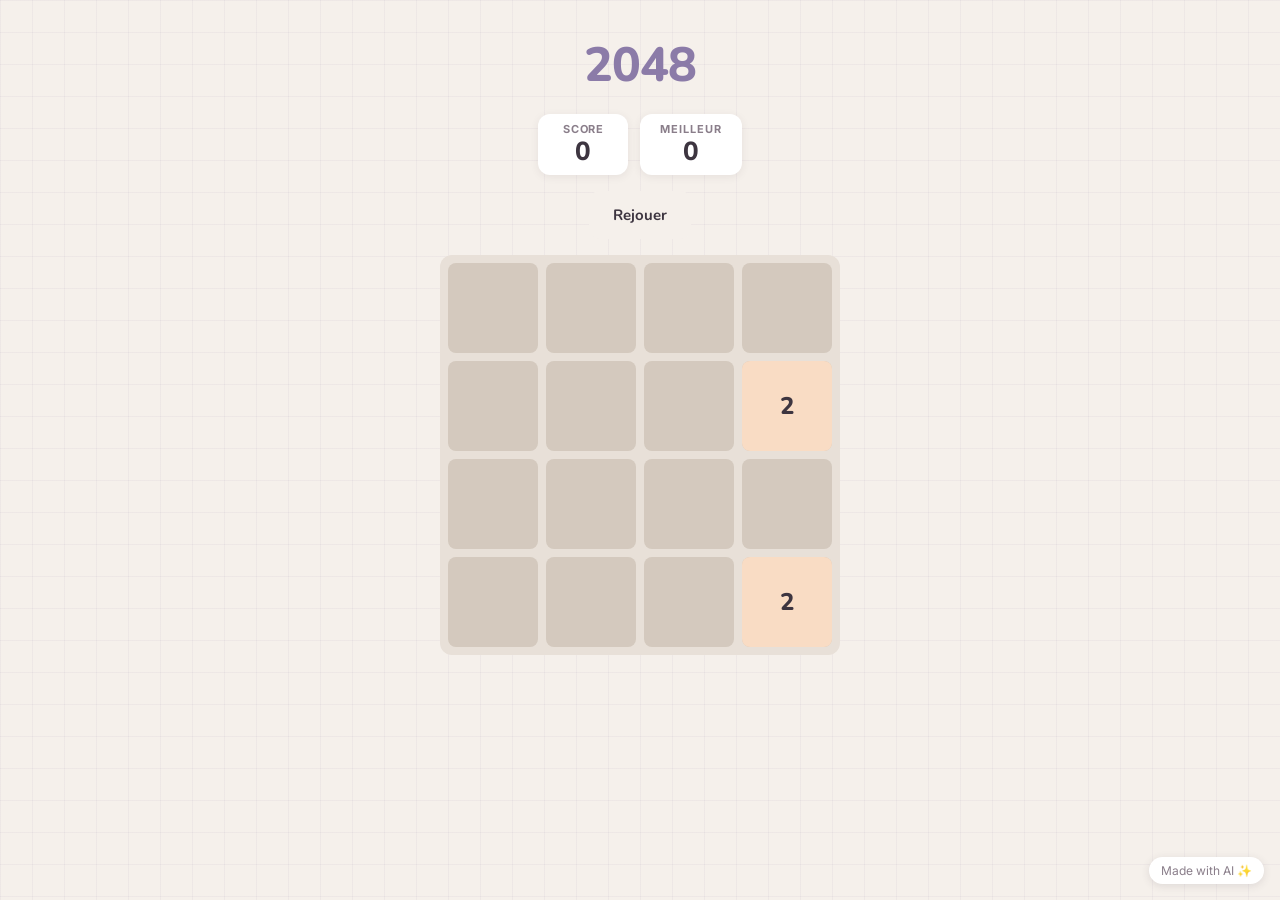
==== frontend/index.html @ 9872a410 "Initial commit Co-Authored-By: Claude Sonnet 4.6 <noreply@anthropic.com>" ====
<!DOCTYPE html>
<html lang="fr">
<head>
  <meta charset="UTF-8">
  <meta name="viewport" content="width=device-width, initial-scale=1.0">
  <title>2048 — test-bmad</title>
  <link rel="preconnect" href="https://fonts.googleapis.com">
  <link rel="preconnect" href="https://fonts.gstatic.com" crossorigin>
  <link href="https://fonts.googleapis.com/css2?family=Nunito:wght@600;700;800&family=Inter:wght@400;500&display=swap" rel="stylesheet">
  <link rel="stylesheet" href="style.css">
</head>
<body>

  <!-- Badge décoratif — aria-hidden car purement visuel (UX-DR8) -->
  <div class="ai-badge" aria-hidden="true">Made with AI ✨</div>

  <div class="layout">

    <!-- Section jeu principale -->
    <main class="game-section">
      <h1>2048</h1>

      <!-- Zone scores -->
      <div class="score-area">
        <div class="score-box" id="score-box">
          <span class="score-label">SCORE</span>
          <span class="score-value" id="score-display" aria-live="polite">0</span>
        </div>
        <div class="score-box" id="best-score-box">
          <span class="score-label">MEILLEUR</span>
          <span class="score-value" id="best-score-display">0</span>
        </div>
      </div>

      <!-- Bouton rejouer (toujours visible) -->
      <button class="btn btn-secondary" id="restart-btn">Rejouer</button>

      <!-- Grille de jeu 4×4 (UX-DR2) -->
      <div id="game-grid" role="grid" aria-label="Grille de jeu 2048">
        <div class="cell"></div>
        <div class="cell"></div>
        <div class="cell"></div>
        <div class="cell"></div>
        <div class="cell"></div>
        <div class="cell"></div>
        <div class="cell"></div>
        <div class="cell"></div>
        <div class="cell"></div>
        <div class="cell"></div>
        <div class="cell"></div>
        <div class="cell"></div>
        <div class="cell"></div>
        <div class="cell"></div>
        <div class="cell"></div>
        <div class="cell"></div>
      </div>
    </main>

    <!-- Modale fin de partie (UX-DR5, UX-DR11) -->
    <div id="game-over-modal" class="modal-overlay" role="dialog" aria-modal="true" aria-labelledby="modal-title" hidden>
      <div class="modal-card">
        <h2 id="modal-title">Partie terminée !</h2>
        <p class="modal-score">Score : <strong id="modal-score-display">0</strong></p>
        <p id="modal-rank-display" class="modal-rank" hidden></p>

        <!-- Message d'erreur inline (UX-DR7) -->
        <div id="modal-error" class="error-message" hidden>
          <span aria-hidden="true">⚠️</span>
          <span id="modal-error-text">Oups, impossible d'enregistrer ton score.</span>
        </div>

        <div class="modal-form">
          <input
            type="text"
            id="pseudo-input"
            maxlength="20"
            placeholder="Ton pseudo (optionnel)"
            autocomplete="off"
          >
          <button class="btn btn-primary" id="submit-score-btn">Enregistrer mon score</button>
          <button class="btn btn-secondary" id="retry-btn" hidden>Réessayer</button>
          <button class="btn btn-secondary" id="modal-restart-btn">Rejouer</button>
        </div>
      </div>
    </div>

    <!-- Section leaderboard — sidebar desktop, post-partie mobile (UX-DR6) -->
    <section class="leaderboard-section" aria-label="Classement Top 10">
      <h2>Classement</h2>
      <ol id="leaderboard-list" class="leaderboard-list">
        <!-- Skeleton loader visible au chargement initial (UX-DR12) -->
        <li class="skeleton-row"></li>
        <li class="skeleton-row"></li>
        <li class="skeleton-row"></li>
      </ol>
    </section>

  </div><!-- /.layout -->

  <script defer src="app.js"></script>
</body>
</html>
---- frontend/style.css ----
/* ============================================================
   style.css — test-bmad 2048
   Design System & Layout
   ============================================================ */

/* === RESET === */
*, *::before, *::after {
  box-sizing: border-box;
  margin: 0;
  padding: 0;
}

/* === TOKENS === */
:root {
  /* Couleurs principales */
  --color-bg:         #F5F0EB;
  --color-surface:    #FFFFFF;
  --color-grid-bg:    #E8E0D8;
  --color-cell-empty: #D4C9BE;
  --color-primary:    #8B7BA8;
  --color-success:    #7DB5A0;
  --color-text:       #3D3540;
  --color-text-light: #8A7E8A;
  --color-error:      #E87070;

  /* Tuiles — dégradé pêche clair → violet profond */
  --color-tile-2:    #F9DCC4;
  --color-tile-4:    #F5C89A;
  --color-tile-8:    #F0A875;
  --color-tile-16:   #E8876A;
  --color-tile-32:   #D96B7E;
  --color-tile-64:   #C45A9E;
  --color-tile-128:  #A855B5;
  --color-tile-256:  #9248A8;
  --color-tile-512:  #7C3B9A;
  --color-tile-1024: #662E8C;
  --color-tile-2048: #50217E;
  --color-tile-high: #3D1466; /* 4096+ */

  /* Typographie */
  --font-game: 'Nunito', sans-serif;
  --font-body: 'Inter', system-ui, sans-serif;

  /* Espacements & formes */
  --gap:            8px;
  --radius-tile:    8px;
  --radius-surface: 12px;
  --radius-modal:   16px;
  --radius-btn:     10px;
}

/* === BASE === */
body {
  font-family: var(--font-body);
  background-color: var(--color-bg);
  /* Fond géométrique CSS pur — motif grille subtile (UX-DR14) */
  background-image:
    linear-gradient(rgba(139, 123, 168, 0.07) 1px, transparent 1px),
    linear-gradient(90deg, rgba(139, 123, 168, 0.07) 1px, transparent 1px);
  background-size: 32px 32px;
  color: var(--color-text);
  min-height: 100vh;
}

/* Focus universel WCAG AA (UX-DR15) */
*:focus-visible {
  outline: 2px solid var(--color-primary);
  outline-offset: 2px;
}

/* === LAYOUT === */
/* Mobile-first : 1 colonne */
.layout {
  display: flex;
  flex-direction: column;
  max-width: 960px;
  margin: 0 auto;
  padding: 16px;
  gap: 24px;
  position: relative;
}

/* Desktop : 2 colonnes Flexbox (grille ~60% / leaderboard ~40%) */
@media (min-width: 768px) {
  .layout {
    flex-direction: row;
    align-items: flex-start;
    padding: 32px;
    gap: 32px;
  }

  .game-section        { flex: 6; }
  .leaderboard-section { flex: 4; display: block; }
}

/* === GAME SECTION === */
.game-section {
  display: flex;
  flex-direction: column;
  align-items: center;
  gap: 16px;
}

h1 {
  font-family: var(--font-game);
  font-size: 48px;
  font-weight: 800;
  color: var(--color-primary);
  letter-spacing: -1px;
}

/* === SCORE AREA === */
.score-area {
  display: flex;
  gap: 12px;
}

.score-box {
  background: var(--color-surface);
  border-radius: var(--radius-surface);
  padding: 8px 20px;
  text-align: center;
  min-width: 90px;
  box-shadow: 0 2px 8px rgba(61, 53, 64, 0.08);
}

.score-label {
  display: block;
  font-size: 11px;
  font-weight: 700;
  letter-spacing: 0.08em;
  color: var(--color-text-light);
  text-transform: uppercase;
}

.score-value {
  display: block;
  font-family: var(--font-game);
  font-size: 26px;
  font-weight: 800;
  color: var(--color-text);
  line-height: 1.2;
}

/* Micro-animation +N (ajoutée dynamiquement par JS) */
.score-delta {
  position: absolute;
  top: -20px;
  right: 4px;
  font-family: var(--font-game);
  font-size: 14px;
  font-weight: 700;
  color: var(--color-success);
  animation: score-float 600ms ease-out forwards;
  pointer-events: none;
}

@keyframes score-float {
  0%   { opacity: 1; transform: translateY(0); }
  100% { opacity: 0; transform: translateY(-20px); }
}

/* === GAME GRID === */
#game-grid {
  display: grid;
  grid-template-columns: repeat(4, 1fr);
  gap: var(--gap);
  background-color: var(--color-grid-bg);
  border-radius: var(--radius-surface);
  padding: var(--gap);
  width: min(80vw, 400px);
  aspect-ratio: 1 / 1;
}

.cell {
  background-color: var(--color-cell-empty);
  border-radius: var(--radius-tile);
  position: relative; /* Pour positionner les tuiles en absolute */
}

/* === TILES === */
.tile {
  position: absolute;
  inset: 0;
  display: flex;
  align-items: center;
  justify-content: center;
  font-family: var(--font-game);
  font-weight: 800;
  font-size: clamp(14px, 4vw, 24px);
  color: var(--color-text);
  border-radius: var(--radius-tile);
  transition: transform 80ms ease-out;
  user-select: none;
}

.tile[data-value="2"]    { background-color: var(--color-tile-2); }
.tile[data-value="4"]    { background-color: var(--color-tile-4); }
.tile[data-value="8"]    { background-color: var(--color-tile-8);   color: #fff; }
.tile[data-value="16"]   { background-color: var(--color-tile-16);  color: #fff; }
.tile[data-value="32"]   { background-color: var(--color-tile-32);  color: #fff; }
.tile[data-value="64"]   { background-color: var(--color-tile-64);  color: #fff; }
.tile[data-value="128"]  { background-color: var(--color-tile-128); color: #fff; font-size: clamp(12px, 3vw, 20px); }
.tile[data-value="256"]  { background-color: var(--color-tile-256); color: #fff; font-size: clamp(12px, 3vw, 20px); }
.tile[data-value="512"]  { background-color: var(--color-tile-512); color: #fff; font-size: clamp(12px, 3vw, 20px); }
.tile[data-value="1024"] { background-color: var(--color-tile-1024); color: #fff; font-size: clamp(10px, 2.5vw, 17px); }
.tile[data-value="2048"] { background-color: var(--color-tile-2048); color: #fff; font-size: clamp(10px, 2.5vw, 17px); }

/* Animation fusion (UX-DR3) */
.tile.merge {
  animation: tile-merge 120ms ease-out;
}

@keyframes tile-merge {
  0%   { transform: scale(1); }
  50%  { transform: scale(1.1); }
  100% { transform: scale(1); }
}

/* === BUTTONS === */
.btn {
  font-family: var(--font-game);
  font-weight: 700;
  font-size: 15px;
  padding: 12px 24px;
  border: none;
  border-radius: var(--radius-btn);
  cursor: pointer;
  min-height: 48px; /* Cible tactile ≥ 48px (UX-DR15) */
  transition: opacity 150ms, transform 100ms;
  text-align: center;
  white-space: nowrap;
}

.btn:hover:not(:disabled) { opacity: 0.88; }
.btn:active:not(:disabled) { transform: scale(0.97); }
.btn:disabled { opacity: 0.55; cursor: not-allowed; }

/* Primary — action principale */
.btn-primary {
  background-color: var(--color-primary);
  color: #ffffff;
}

/* Secondary — action alternative */
.btn-secondary {
  background-color: var(--color-bg);
  color: var(--color-text);
}

/* === MODAL === */
.modal-overlay {
  position: fixed;
  inset: 0;
  background: rgba(61, 53, 64, 0.55);
  display: flex;
  align-items: center;
  justify-content: center;
  z-index: 100;
  padding: 16px;
  animation: overlay-in 150ms ease-out;
}

/* Attribut HTML hidden — masque la modale jusqu'à retrait par JS */
.modal-overlay[hidden] {
  display: none;
}

@keyframes overlay-in {
  from { opacity: 0; }
  to   { opacity: 1; }
}

.modal-card {
  background: var(--color-surface);
  border-radius: var(--radius-modal);
  padding: 32px;
  max-width: 380px;
  width: 100%;
  display: flex;
  flex-direction: column;
  gap: 16px;
  animation: card-in 150ms ease-out;
}

@keyframes card-in {
  from { transform: scale(0.95); opacity: 0; }
  to   { transform: scale(1);    opacity: 1; }
}

.modal-card h2 {
  font-family: var(--font-game);
  font-size: 22px;
  font-weight: 800;
  color: var(--color-text);
}

.modal-score {
  font-size: 16px;
  color: var(--color-text-light);
}

.modal-score strong {
  font-family: var(--font-game);
  font-size: 28px;
  font-weight: 800;
  color: var(--color-text);
}

.modal-rank {
  font-family: var(--font-game);
  font-weight: 700;
  font-size: 18px;
  color: var(--color-success);
  text-align: center;
}

.modal-rank[hidden] { display: none; }

.modal-form {
  display: flex;
  flex-direction: column;
  gap: 12px;
}

.modal-form input {
  font-family: var(--font-body);
  font-size: 15px;
  padding: 12px 16px;
  border: 2px solid var(--color-cell-empty);
  border-radius: var(--radius-btn);
  background: var(--color-bg);
  color: var(--color-text);
  outline: none;
  transition: border-color 150ms;
  min-height: 48px;
}

.modal-form input:focus {
  border-color: var(--color-primary);
}

/* === ERROR MESSAGE === */
.error-message {
  display: flex;
  align-items: center;
  gap: 8px;
  padding: 10px 14px;
  background: rgba(232, 112, 112, 0.1);
  border-radius: var(--radius-tile);
  font-size: 14px;
  color: var(--color-error);
}

.error-message[hidden] { display: none; }

#retry-btn[hidden] { display: none; }

/* === LEADERBOARD === */
/* Masqué sur mobile par défaut (UX-DR9) */
.leaderboard-section {
  display: none;
  background: var(--color-surface);
  border-radius: var(--radius-surface);
  padding: 24px;
  box-shadow: 0 2px 8px rgba(61, 53, 64, 0.06);
}

/* Visible sur mobile post-partie (classe ajoutée par JS en Story 3.2) */
.leaderboard-section.visible {
  display: block;
}

.leaderboard-section h2 {
  font-family: var(--font-game);
  font-size: 18px;
  font-weight: 700;
  color: var(--color-text);
  margin-bottom: 16px;
}

.leaderboard-list {
  list-style: none;
  display: flex;
  flex-direction: column;
  gap: 8px;
}

/* Rangée leaderboard (contenu généré par JS) */
.leaderboard-row {
  display: flex;
  align-items: center;
  gap: 10px;
  padding: 8px 12px;
  border-radius: var(--radius-tile);
  font-size: 14px;
  background: var(--color-bg);
}

/* Highlight nouvelle entrée */
.leaderboard-row.highlight {
  background: rgba(125, 181, 160, 0.2);
  border: 1px solid var(--color-success);
}

.leaderboard-rank {
  font-family: var(--font-game);
  font-weight: 700;
  width: 28px;
  text-align: center;
  color: var(--color-text-light);
  flex-shrink: 0;
}

.leaderboard-pseudo {
  flex: 1;
  font-weight: 500;
  color: var(--color-text);
  overflow: hidden;
  text-overflow: ellipsis;
  white-space: nowrap;
}

.leaderboard-score {
  font-family: var(--font-game);
  font-weight: 700;
  color: var(--color-primary);
  flex-shrink: 0;
}

.leaderboard-date {
  font-size: 11px;
  color: var(--color-text-light);
  flex-shrink: 0;
}

/* Messages états leaderboard */
.leaderboard-empty,
.leaderboard-error {
  text-align: center;
  font-size: 14px;
  color: var(--color-text-light);
  padding: 16px 0;
}

/* Skeleton loader (UX-DR12) */
.skeleton-row {
  height: 40px;
  border-radius: var(--radius-tile);
  background: linear-gradient(
    90deg,
    var(--color-cell-empty) 25%,
    var(--color-grid-bg)    50%,
    var(--color-cell-empty) 75%
  );
  background-size: 200% 100%;
  animation: skeleton-shimmer 1.5s infinite;
}

@keyframes skeleton-shimmer {
  0%   { background-position: 200% 0; }
  100% { background-position: -200% 0; }
}

/* === AI BADGE === */
.ai-badge {
  position: fixed;
  bottom: 16px;
  right: 16px;
  background: var(--color-surface);
  color: var(--color-text-light);
  font-size: 12px;
  font-family: var(--font-body);
  padding: 6px 12px;
  border-radius: 20px;
  box-shadow: 0 2px 8px rgba(61, 53, 64, 0.12);
  z-index: 10;
  pointer-events: none;
  user-select: none;
}
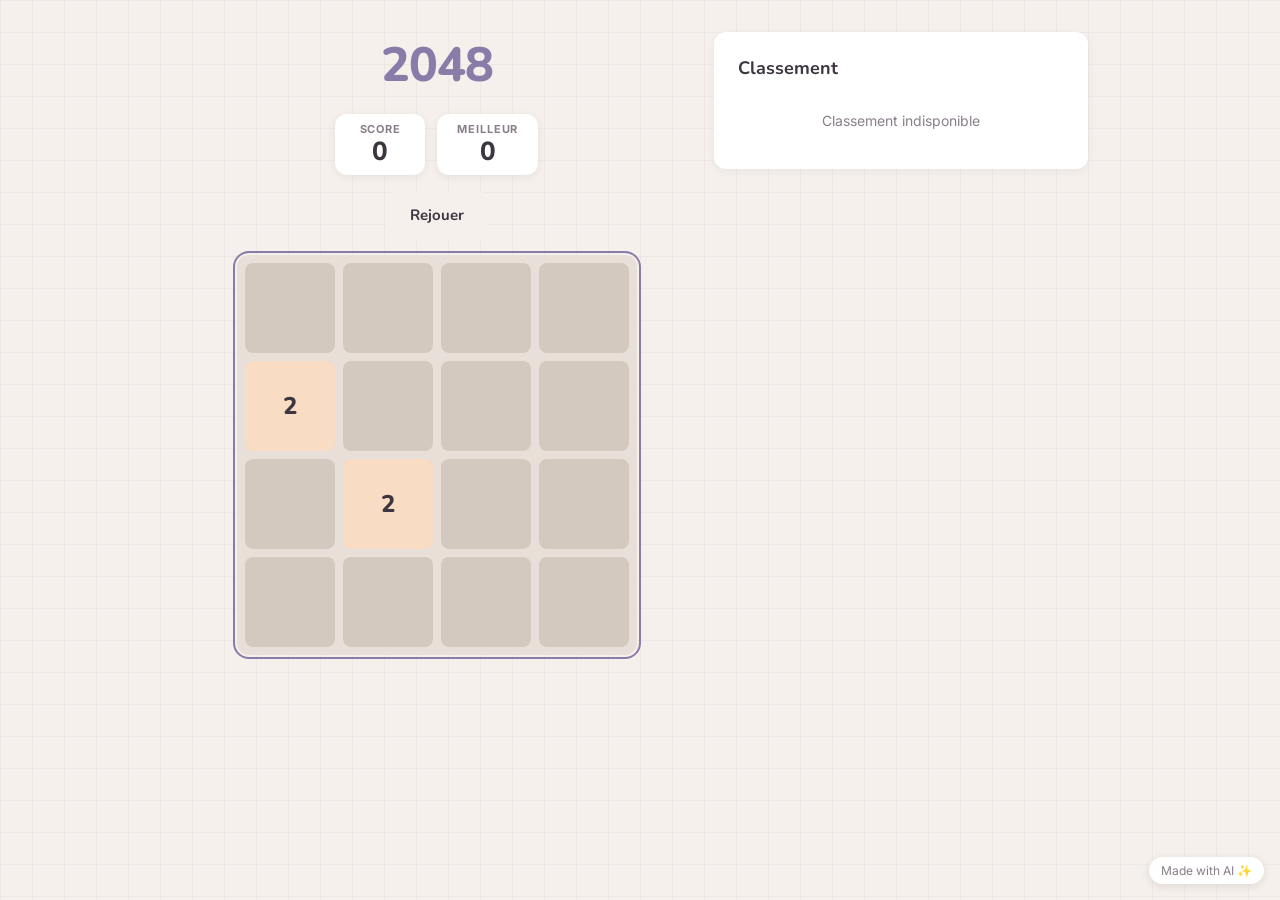
==== commit b3ab083e: "fix: focus clavier auto + leaderboard desktop visible - Ajout tabindex="-1" sur #game-grid + .focus(" ====
--- a/frontend/index.html
+++ b/frontend/index.html
@@ -36,7 +36,7 @@
       <button class="btn btn-secondary" id="restart-btn">Rejouer</button>
 
       <!-- Grille de jeu 4×4 (UX-DR2) -->
-      <div id="game-grid" role="grid" aria-label="Grille de jeu 2048">
+      <div id="game-grid" role="grid" aria-label="Grille de jeu 2048" tabindex="-1">
         <div class="cell"></div>
         <div class="cell"></div>
         <div class="cell"></div>
--- a/frontend/style.css
+++ b/frontend/style.css
@@ -68,6 +68,11 @@
   outline-offset: 2px;
 }
 
+/* Focus programmatique sur #game-grid — outline masqué (non interactif par Tab) */
+#game-grid:focus:not(:focus-visible) {
+  outline: none;
+}
+
 /* === LAYOUT === */
 /* Mobile-first : 1 colonne */
 .layout {
@@ -79,282 +84,6 @@
   gap: 24px;
   position: relative;
 }
-
-/* Desktop : 2 colonnes Flexbox (grille ~60% / leaderboard ~40%) */
-@media (min-width: 768px) {
-  .layout {
-    flex-direction: row;
-    align-items: flex-start;
-    padding: 32px;
-    gap: 32px;
-  }
-
-  .game-section        { flex: 6; }
-  .leaderboard-section { flex: 4; display: block; }
-}
-
-/* === GAME SECTION === */
-.game-section {
-  display: flex;
-  flex-direction: column;
-  align-items: center;
-  gap: 16px;
-}
-
-h1 {
-  font-family: var(--font-game);
-  font-size: 48px;
-  font-weight: 800;
-  color: var(--color-primary);
-  letter-spacing: -1px;
-}
-
-/* === SCORE AREA === */
-.score-area {
-  display: flex;
-  gap: 12px;
-}
-
-.score-box {
-  background: var(--color-surface);
-  border-radius: var(--radius-surface);
-  padding: 8px 20px;
-  text-align: center;
-  min-width: 90px;
-  box-shadow: 0 2px 8px rgba(61, 53, 64, 0.08);
-}
-
-.score-label {
-  display: block;
-  font-size: 11px;
-  font-weight: 700;
-  letter-spacing: 0.08em;
-  color: var(--color-text-light);
-  text-transform: uppercase;
-}
-
-.score-value {
-  display: block;
-  font-family: var(--font-game);
-  font-size: 26px;
-  font-weight: 800;
-  color: var(--color-text);
-  line-height: 1.2;
-}
-
-/* Micro-animation +N (ajoutée dynamiquement par JS) */
-.score-delta {
-  position: absolute;
-  top: -20px;
-  right: 4px;
-  font-family: var(--font-game);
-  font-size: 14px;
-  font-weight: 700;
-  color: var(--color-success);
-  animation: score-float 600ms ease-out forwards;
-  pointer-events: none;
-}
-
-@keyframes score-float {
-  0%   { opacity: 1; transform: translateY(0); }
-  100% { opacity: 0; transform: translateY(-20px); }
-}
-
-/* === GAME GRID === */
-#game-grid {
-  display: grid;
-  grid-template-columns: repeat(4, 1fr);
-  gap: var(--gap);
-  background-color: var(--color-grid-bg);
-  border-radius: var(--radius-surface);
-  padding: var(--gap);
-  width: min(80vw, 400px);
-  aspect-ratio: 1 / 1;
-}
-
-.cell {
-  background-color: var(--color-cell-empty);
-  border-radius: var(--radius-tile);
-  position: relative; /* Pour positionner les tuiles en absolute */
-}
-
-/* === TILES === */
-.tile {
-  position: absolute;
-  inset: 0;
-  display: flex;
-  align-items: center;
-  justify-content: center;
-  font-family: var(--font-game);
-  font-weight: 800;
-  font-size: clamp(14px, 4vw, 24px);
-  color: var(--color-text);
-  border-radius: var(--radius-tile);
-  transition: transform 80ms ease-out;
-  user-select: none;
-}
-
-.tile[data-value="2"]    { background-color: var(--color-tile-2); }
-.tile[data-value="4"]    { background-color: var(--color-tile-4); }
-.tile[data-value="8"]    { background-color: var(--color-tile-8);   color: #fff; }
-.tile[data-value="16"]   { background-color: var(--color-tile-16);  color: #fff; }
-.tile[data-value="32"]   { background-color: var(--color-tile-32);  color: #fff; }
-.tile[data-value="64"]   { background-color: var(--color-tile-64);  color: #fff; }
-.tile[data-value="128"]  { background-color: var(--color-tile-128); color: #fff; font-size: clamp(12px, 3vw, 20px); }
-.tile[data-value="256"]  { background-color: var(--color-tile-256); color: #fff; font-size: clamp(12px, 3vw, 20px); }
-.tile[data-value="512"]  { background-color: var(--color-tile-512); color: #fff; font-size: clamp(12px, 3vw, 20px); }
-.tile[data-value="1024"] { background-color: var(--color-tile-1024); color: #fff; font-size: clamp(10px, 2.5vw, 17px); }
-.tile[data-value="2048"] { background-color: var(--color-tile-2048); color: #fff; font-size: clamp(10px, 2.5vw, 17px); }
-
-/* Animation fusion (UX-DR3) */
-.tile.merge {
-  animation: tile-merge 120ms ease-out;
-}
-
-@keyframes tile-merge {
-  0%   { transform: scale(1); }
-  50%  { transform: scale(1.1); }
-  100% { transform: scale(1); }
-}
-
-/* === BUTTONS === */
-.btn {
-  font-family: var(--font-game);
-  font-weight: 700;
-  font-size: 15px;
-  padding: 12px 24px;
-  border: none;
-  border-radius: var(--radius-btn);
-  cursor: pointer;
-  min-height: 48px; /* Cible tactile ≥ 48px (UX-DR15) */
-  transition: opacity 150ms, transform 100ms;
-  text-align: center;
-  white-space: nowrap;
-}
-
-.btn:hover:not(:disabled) { opacity: 0.88; }
-.btn:active:not(:disabled) { transform: scale(0.97); }
-.btn:disabled { opacity: 0.55; cursor: not-allowed; }
-
-/* Primary — action principale */
-.btn-primary {
-  background-color: var(--color-primary);
-  color: #ffffff;
-}
-
-/* Secondary — action alternative */
-.btn-secondary {
-  background-color: var(--color-bg);
-  color: var(--color-text);
-}
-
-/* === MODAL === */
-.modal-overlay {
-  position: fixed;
-  inset: 0;
-  background: rgba(61, 53, 64, 0.55);
-  display: flex;
-  align-items: center;
-  justify-content: center;
-  z-index: 100;
-  padding: 16px;
-  animation: overlay-in 150ms ease-out;
-}
-
-/* Attribut HTML hidden — masque la modale jusqu'à retrait par JS */
-.modal-overlay[hidden] {
-  display: none;
-}
-
-@keyframes overlay-in {
-  from { opacity: 0; }
-  to   { opacity: 1; }
-}
-
-.modal-card {
-  background: var(--color-surface);
-  border-radius: var(--radius-modal);
-  padding: 32px;
-  max-width: 380px;
-  width: 100%;
-  display: flex;
-  flex-direction: column;
-  gap: 16px;
-  animation: card-in 150ms ease-out;
-}
-
-@keyframes card-in {
-  from { transform: scale(0.95); opacity: 0; }
-  to   { transform: scale(1);    opacity: 1; }
-}
-
-.modal-card h2 {
-  font-family: var(--font-game);
-  font-size: 22px;
-  font-weight: 800;
-  color: var(--color-text);
-}
-
-.modal-score {
-  font-size: 16px;
-  color: var(--color-text-light);
-}
-
-.modal-score strong {
-  font-family: var(--font-game);
-  font-size: 28px;
-  font-weight: 800;
-  color: var(--color-text);
-}
-
-.modal-rank {
-  font-family: var(--font-game);
-  font-weight: 700;
-  font-size: 18px;
-  color: var(--color-success);
-  text-align: center;
-}
-
-.modal-rank[hidden] { display: none; }
-
-.modal-form {
-  display: flex;
-  flex-direction: column;
-  gap: 12px;
-}
-
-.modal-form input {
-  font-family: var(--font-body);
-  font-size: 15px;
-  padding: 12px 16px;
-  border: 2px solid var(--color-cell-empty);
-  border-radius: var(--radius-btn);
-  background: var(--color-bg);
-  color: var(--color-text);
-  outline: none;
-  transition: border-color 150ms;
-  min-height: 48px;
-}
-
-.modal-form input:focus {
-  border-color: var(--color-primary);
-}
-
-/* === ERROR MESSAGE === */
-.error-message {
-  display: flex;
-  align-items: center;
-  gap: 8px;
-  padding: 10px 14px;
-  background: rgba(232, 112, 112, 0.1);
-  border-radius: var(--radius-tile);
-  font-size: 14px;
-  color: var(--color-error);
-}
-
-.error-message[hidden] { display: none; }
-
-#retry-btn[hidden] { display: none; }
 
 /* === LEADERBOARD === */
 /* Masqué sur mobile par défaut (UX-DR9) */
@@ -462,6 +191,282 @@
   100% { background-position: -200% 0; }
 }
 
+/* Desktop : 2 colonnes Flexbox (grille ~60% / leaderboard ~40%) */
+@media (min-width: 768px) {
+  .layout {
+    flex-direction: row;
+    align-items: flex-start;
+    padding: 32px;
+    gap: 32px;
+  }
+
+  .game-section        { flex: 6; }
+  .leaderboard-section { flex: 4; display: block; }
+}
+
+/* === GAME SECTION === */
+.game-section {
+  display: flex;
+  flex-direction: column;
+  align-items: center;
+  gap: 16px;
+}
+
+h1 {
+  font-family: var(--font-game);
+  font-size: 48px;
+  font-weight: 800;
+  color: var(--color-primary);
+  letter-spacing: -1px;
+}
+
+/* === SCORE AREA === */
+.score-area {
+  display: flex;
+  gap: 12px;
+}
+
+.score-box {
+  background: var(--color-surface);
+  border-radius: var(--radius-surface);
+  padding: 8px 20px;
+  text-align: center;
+  min-width: 90px;
+  box-shadow: 0 2px 8px rgba(61, 53, 64, 0.08);
+}
+
+.score-label {
+  display: block;
+  font-size: 11px;
+  font-weight: 700;
+  letter-spacing: 0.08em;
+  color: var(--color-text-light);
+  text-transform: uppercase;
+}
+
+.score-value {
+  display: block;
+  font-family: var(--font-game);
+  font-size: 26px;
+  font-weight: 800;
+  color: var(--color-text);
+  line-height: 1.2;
+}
+
+/* Micro-animation +N (ajoutée dynamiquement par JS) */
+.score-delta {
+  position: absolute;
+  top: -20px;
+  right: 4px;
+  font-family: var(--font-game);
+  font-size: 14px;
+  font-weight: 700;
+  color: var(--color-success);
+  animation: score-float 600ms ease-out forwards;
+  pointer-events: none;
+}
+
+@keyframes score-float {
+  0%   { opacity: 1; transform: translateY(0); }
+  100% { opacity: 0; transform: translateY(-20px); }
+}
+
+/* === GAME GRID === */
+#game-grid {
+  display: grid;
+  grid-template-columns: repeat(4, 1fr);
+  gap: var(--gap);
+  background-color: var(--color-grid-bg);
+  border-radius: var(--radius-surface);
+  padding: var(--gap);
+  width: min(80vw, 400px);
+  aspect-ratio: 1 / 1;
+}
+
+.cell {
+  background-color: var(--color-cell-empty);
+  border-radius: var(--radius-tile);
+  position: relative; /* Pour positionner les tuiles en absolute */
+}
+
+/* === TILES === */
+.tile {
+  position: absolute;
+  inset: 0;
+  display: flex;
+  align-items: center;
+  justify-content: center;
+  font-family: var(--font-game);
+  font-weight: 800;
+  font-size: clamp(14px, 4vw, 24px);
+  color: var(--color-text);
+  border-radius: var(--radius-tile);
+  transition: transform 80ms ease-out;
+  user-select: none;
+}
+
+.tile[data-value="2"]    { background-color: var(--color-tile-2); }
+.tile[data-value="4"]    { background-color: var(--color-tile-4); }
+.tile[data-value="8"]    { background-color: var(--color-tile-8);   color: #fff; }
+.tile[data-value="16"]   { background-color: var(--color-tile-16);  color: #fff; }
+.tile[data-value="32"]   { background-color: var(--color-tile-32);  color: #fff; }
+.tile[data-value="64"]   { background-color: var(--color-tile-64);  color: #fff; }
+.tile[data-value="128"]  { background-color: var(--color-tile-128); color: #fff; font-size: clamp(12px, 3vw, 20px); }
+.tile[data-value="256"]  { background-color: var(--color-tile-256); color: #fff; font-size: clamp(12px, 3vw, 20px); }
+.tile[data-value="512"]  { background-color: var(--color-tile-512); color: #fff; font-size: clamp(12px, 3vw, 20px); }
+.tile[data-value="1024"] { background-color: var(--color-tile-1024); color: #fff; font-size: clamp(10px, 2.5vw, 17px); }
+.tile[data-value="2048"] { background-color: var(--color-tile-2048); color: #fff; font-size: clamp(10px, 2.5vw, 17px); }
+
+/* Animation fusion (UX-DR3) */
+.tile.merge {
+  animation: tile-merge 120ms ease-out;
+}
+
+@keyframes tile-merge {
+  0%   { transform: scale(1); }
+  50%  { transform: scale(1.1); }
+  100% { transform: scale(1); }
+}
+
+/* === BUTTONS === */
+.btn {
+  font-family: var(--font-game);
+  font-weight: 700;
+  font-size: 15px;
+  padding: 12px 24px;
+  border: none;
+  border-radius: var(--radius-btn);
+  cursor: pointer;
+  min-height: 48px; /* Cible tactile ≥ 48px (UX-DR15) */
+  transition: opacity 150ms, transform 100ms;
+  text-align: center;
+  white-space: nowrap;
+}
+
+.btn:hover:not(:disabled) { opacity: 0.88; }
+.btn:active:not(:disabled) { transform: scale(0.97); }
+.btn:disabled { opacity: 0.55; cursor: not-allowed; }
+
+/* Primary — action principale */
+.btn-primary {
+  background-color: var(--color-primary);
+  color: #ffffff;
+}
+
+/* Secondary — action alternative */
+.btn-secondary {
+  background-color: var(--color-bg);
+  color: var(--color-text);
+}
+
+/* === MODAL === */
+.modal-overlay {
+  position: fixed;
+  inset: 0;
+  background: rgba(61, 53, 64, 0.55);
+  display: flex;
+  align-items: center;
+  justify-content: center;
+  z-index: 100;
+  padding: 16px;
+  animation: overlay-in 150ms ease-out;
+}
+
+/* Attribut HTML hidden — masque la modale jusqu'à retrait par JS */
+.modal-overlay[hidden] {
+  display: none;
+}
+
+@keyframes overlay-in {
+  from { opacity: 0; }
+  to   { opacity: 1; }
+}
+
+.modal-card {
+  background: var(--color-surface);
+  border-radius: var(--radius-modal);
+  padding: 32px;
+  max-width: 380px;
+  width: 100%;
+  display: flex;
+  flex-direction: column;
+  gap: 16px;
+  animation: card-in 150ms ease-out;
+}
+
+@keyframes card-in {
+  from { transform: scale(0.95); opacity: 0; }
+  to   { transform: scale(1);    opacity: 1; }
+}
+
+.modal-card h2 {
+  font-family: var(--font-game);
+  font-size: 22px;
+  font-weight: 800;
+  color: var(--color-text);
+}
+
+.modal-score {
+  font-size: 16px;
+  color: var(--color-text-light);
+}
+
+.modal-score strong {
+  font-family: var(--font-game);
+  font-size: 28px;
+  font-weight: 800;
+  color: var(--color-text);
+}
+
+.modal-rank {
+  font-family: var(--font-game);
+  font-weight: 700;
+  font-size: 18px;
+  color: var(--color-success);
+  text-align: center;
+}
+
+.modal-rank[hidden] { display: none; }
+
+.modal-form {
+  display: flex;
+  flex-direction: column;
+  gap: 12px;
+}
+
+.modal-form input {
+  font-family: var(--font-body);
+  font-size: 15px;
+  padding: 12px 16px;
+  border: 2px solid var(--color-cell-empty);
+  border-radius: var(--radius-btn);
+  background: var(--color-bg);
+  color: var(--color-text);
+  outline: none;
+  transition: border-color 150ms;
+  min-height: 48px;
+}
+
+.modal-form input:focus {
+  border-color: var(--color-primary);
+}
+
+/* === ERROR MESSAGE === */
+.error-message {
+  display: flex;
+  align-items: center;
+  gap: 8px;
+  padding: 10px 14px;
+  background: rgba(232, 112, 112, 0.1);
+  border-radius: var(--radius-tile);
+  font-size: 14px;
+  color: var(--color-error);
+}
+
+.error-message[hidden] { display: none; }
+
+#retry-btn[hidden] { display: none; }
+
 /* === AI BADGE === */
 .ai-badge {
   position: fixed;
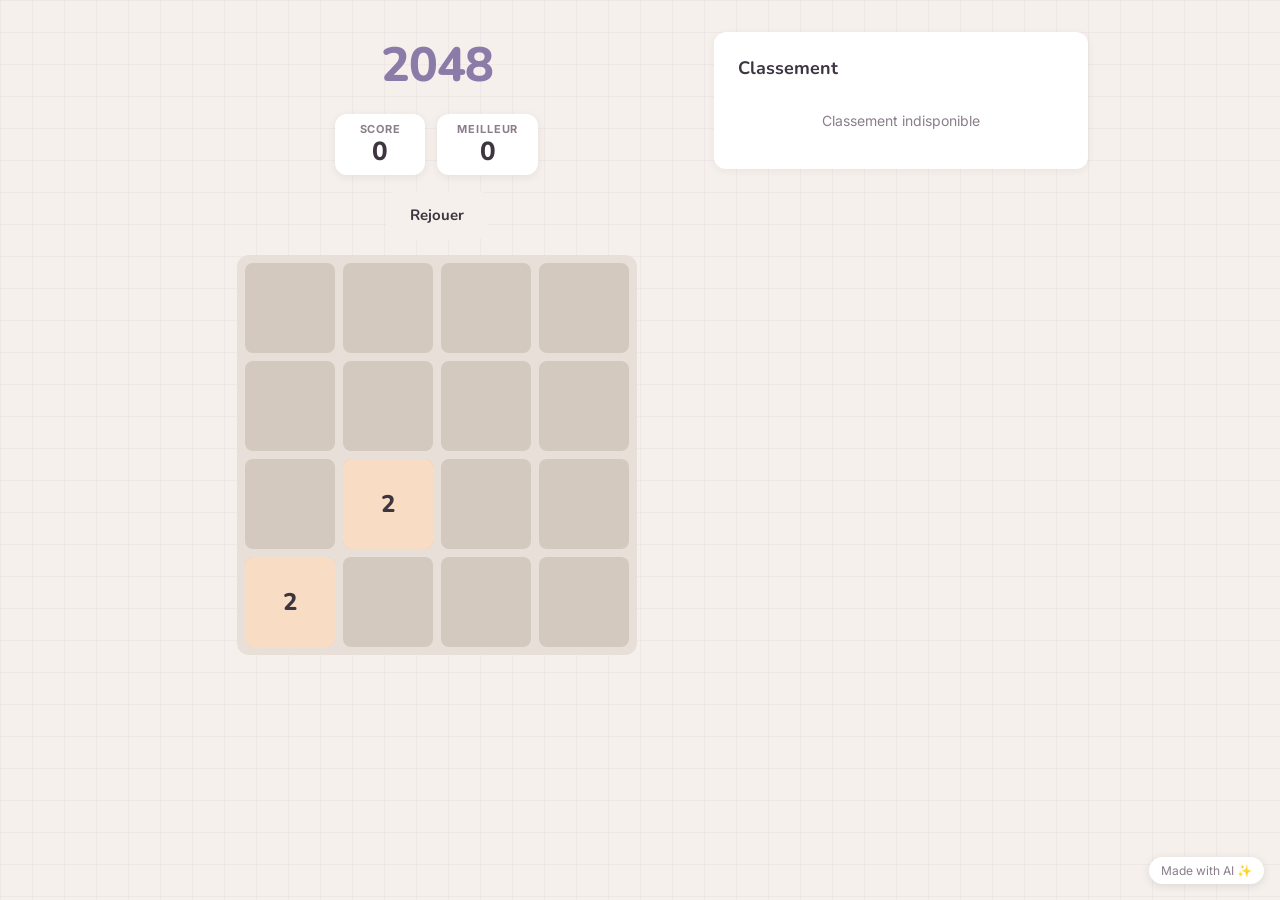
==== commit 0de9571c: "fix: focus body + suppression bip ARIA + swipe sans scroll - Focus document.body au lieu de #game-gr" ====
--- a/frontend/index.html
+++ b/frontend/index.html
@@ -36,7 +36,7 @@
       <button class="btn btn-secondary" id="restart-btn">Rejouer</button>
 
       <!-- Grille de jeu 4×4 (UX-DR2) -->
-      <div id="game-grid" role="grid" aria-label="Grille de jeu 2048" tabindex="-1">
+      <div id="game-grid" role="grid" aria-label="Grille de jeu 2048">
         <div class="cell"></div>
         <div class="cell"></div>
         <div class="cell"></div>
--- a/frontend/style.css
+++ b/frontend/style.css
@@ -68,10 +68,6 @@
   outline-offset: 2px;
 }
 
-/* Focus programmatique sur #game-grid — outline masqué (non interactif par Tab) */
-#game-grid:focus:not(:focus-visible) {
-  outline: none;
-}
 
 /* === LAYOUT === */
 /* Mobile-first : 1 colonne */
@@ -281,6 +277,7 @@
   padding: var(--gap);
   width: min(80vw, 400px);
   aspect-ratio: 1 / 1;
+  touch-action: none; /* empêche le scroll natif pendant les swipes */
 }
 
 .cell {
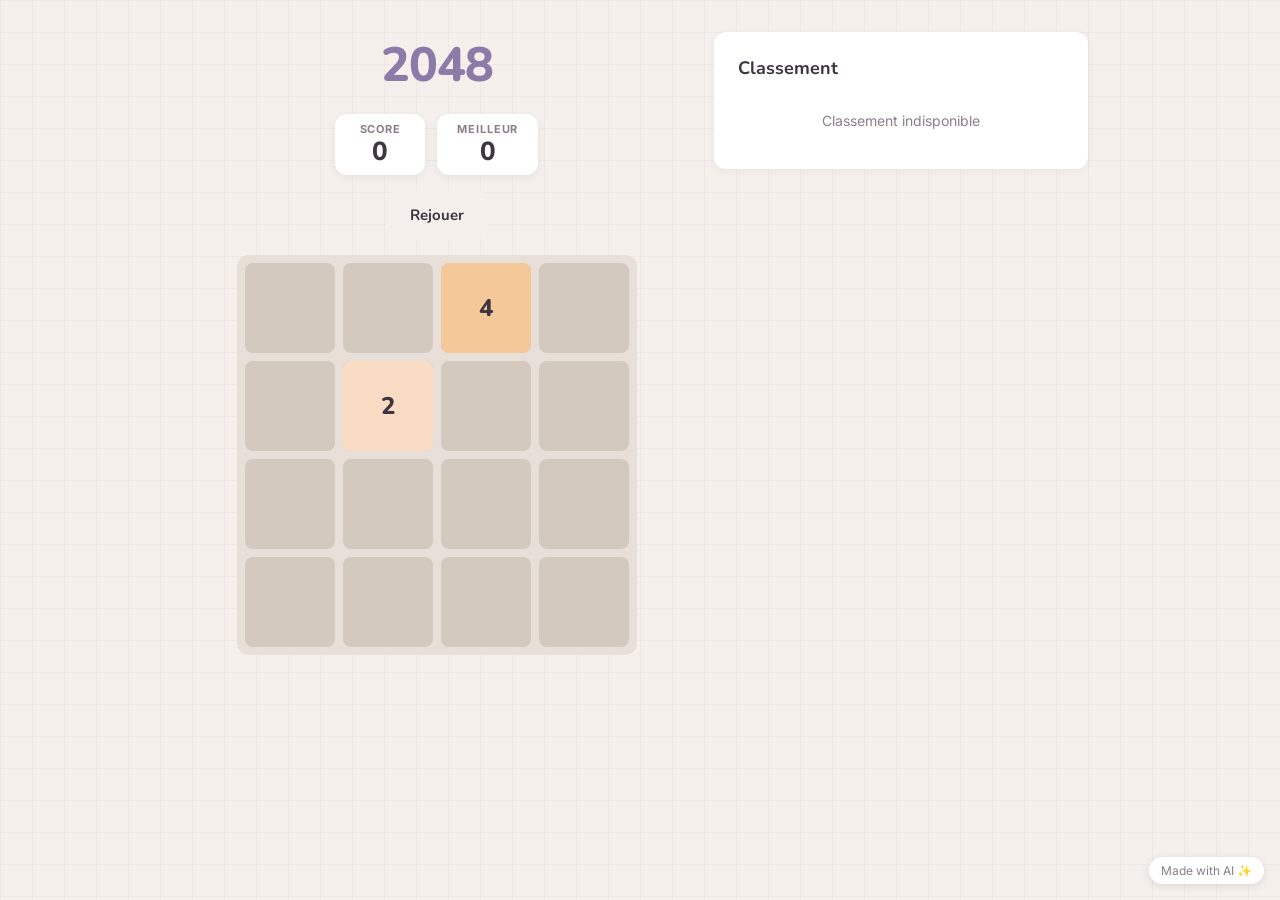
==== commit 422ecef7: "fix: focus clavier fiable au chargement - tabindex="-1" sur <body> pour le rendre explicitement focu" ====
--- a/frontend/index.html
+++ b/frontend/index.html
@@ -9,7 +9,7 @@
   <link href="https://fonts.googleapis.com/css2?family=Nunito:wght@600;700;800&family=Inter:wght@400;500&display=swap" rel="stylesheet">
   <link rel="stylesheet" href="style.css">
 </head>
-<body>
+<body tabindex="-1">
 
   <!-- Badge décoratif — aria-hidden car purement visuel (UX-DR8) -->
   <div class="ai-badge" aria-hidden="true">Made with AI ✨</div>
--- a/frontend/style.css
+++ b/frontend/style.css
@@ -60,6 +60,7 @@
   background-size: 32px 32px;
   color: var(--color-text);
   min-height: 100vh;
+  touch-action: none; /* bloque tout scroll natif sur la page entière (jeu mobile) */
 }
 
 /* Focus universel WCAG AA (UX-DR15) */
